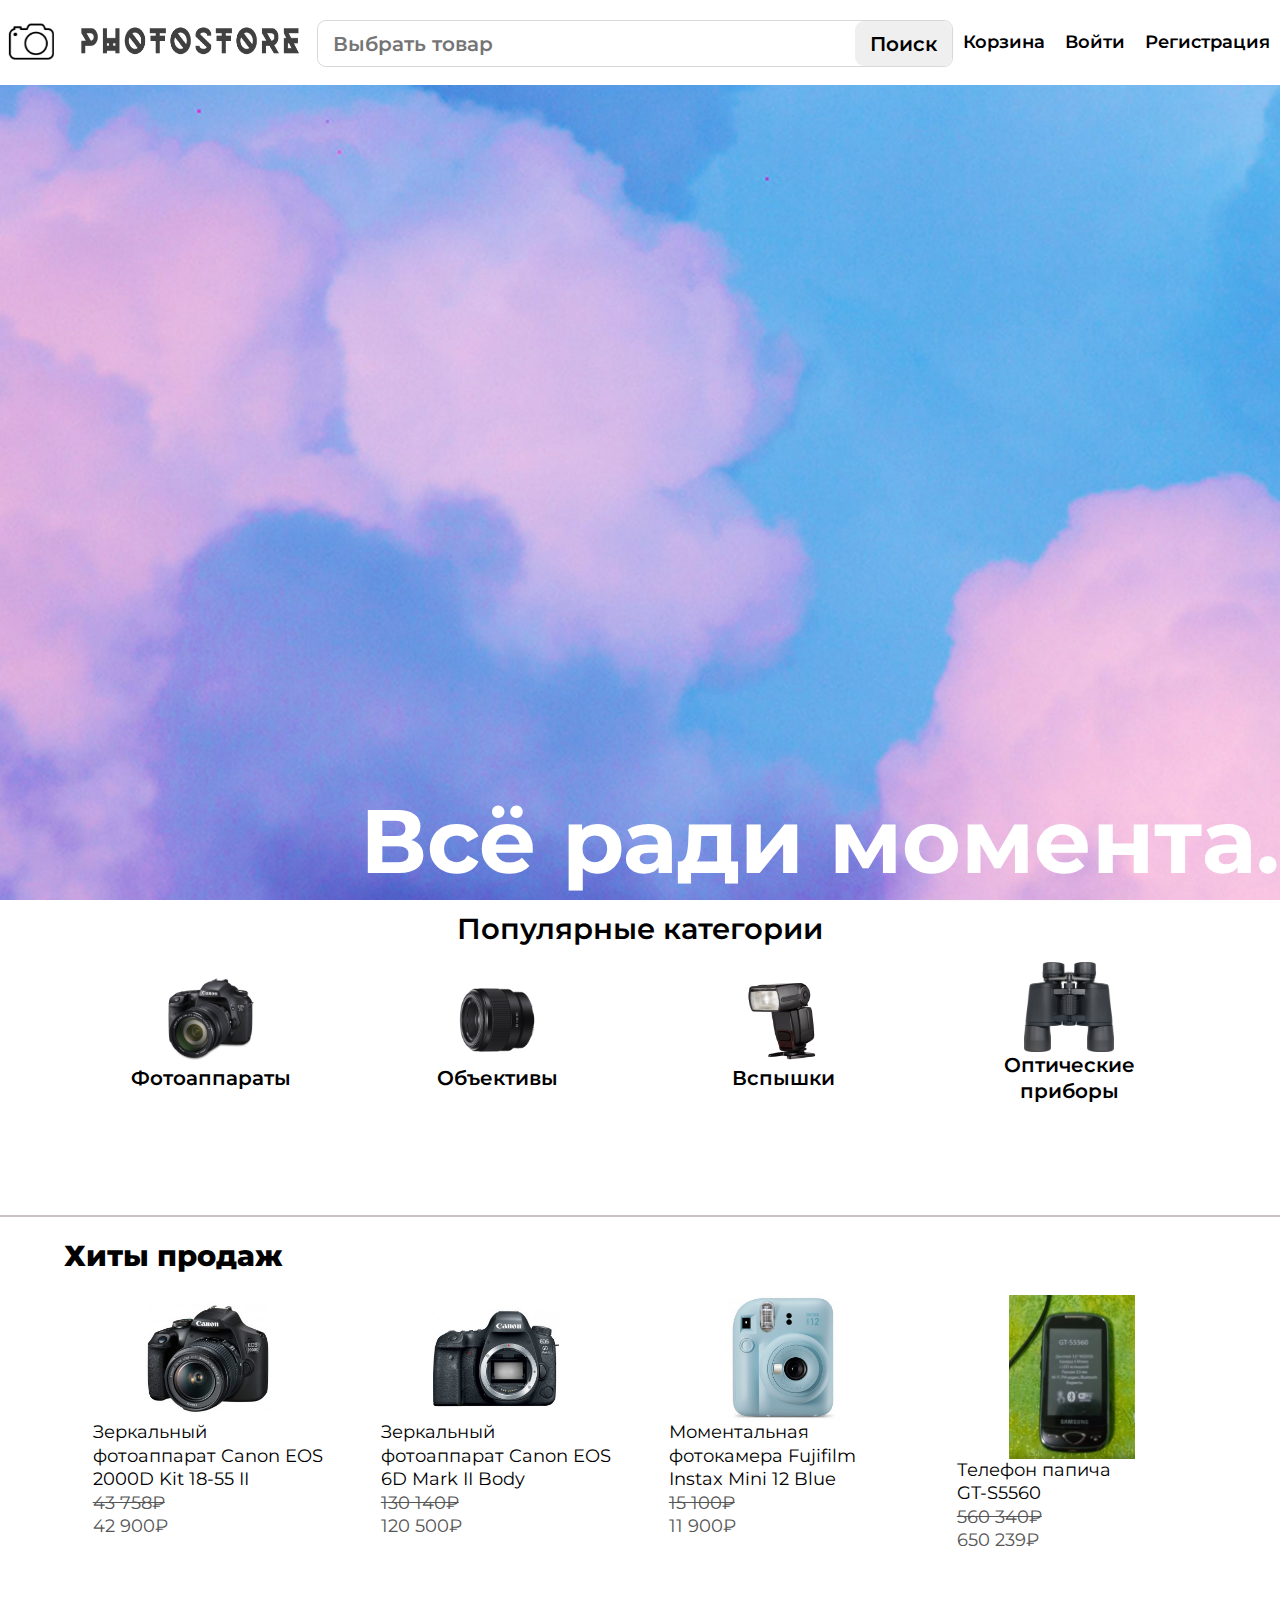
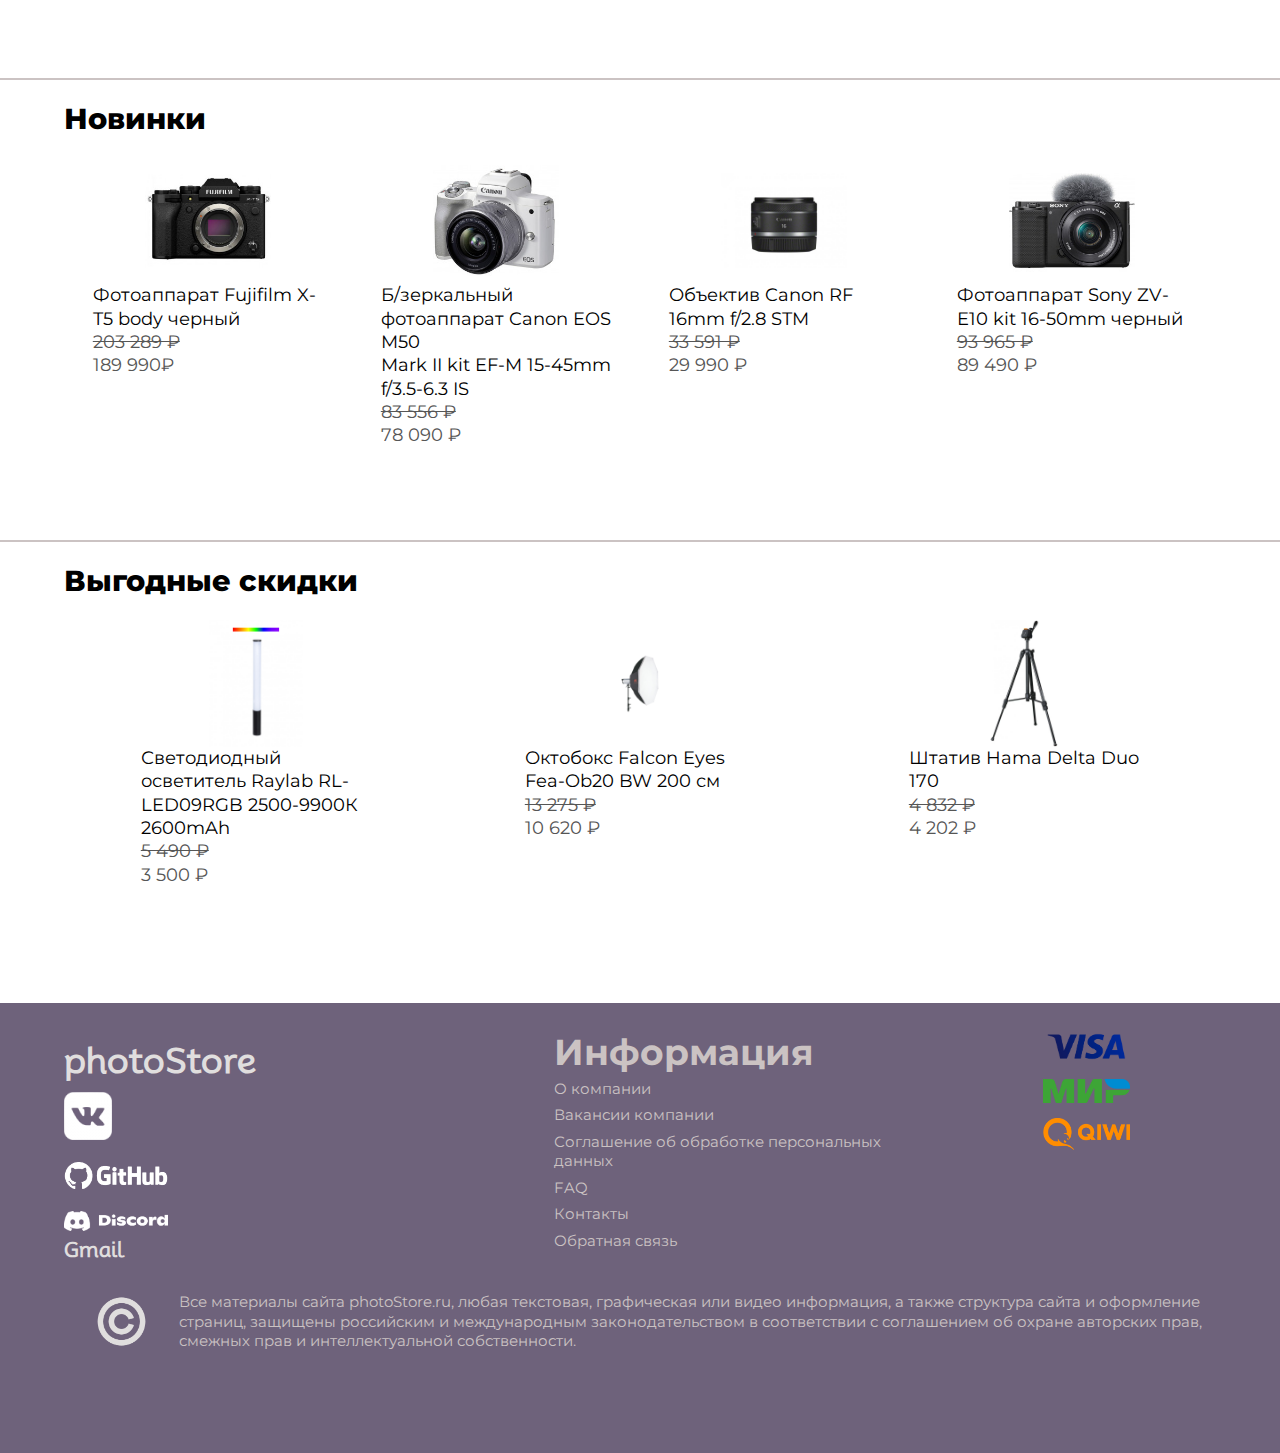
==== html/index.html @ 697eedb4 "1.добавил затемнение к выпадающему меню 2.допилил главную страницу" ====
﻿<!DOCTYPE html>

<html lang="en" xmlns="http://www.w3.org/1999/xhtml">
<head>
    <meta charset="utf-8" />

    <link rel="preconnect" href="https://fonts.googleapis.com">
    <link rel="preconnect" href="https://fonts.gstatic.com" crossorigin>
    <link href="https://fonts.googleapis.com/css2?family=Montserrat:wght@500;600;700&family=Mooli&display=swap" rel="stylesheet">
    <link rel="stylesheet" href="../css/stylesheet.css" />

    <title>photoStore</title>
</head>

<body>
    <div id="page__header">
        <div id="logo__inner">
            <div id="dropdown">
                <button>
                    <img src="/img/dropdown_button.png" alt="кнопка">
                </button>
                <div id="nav-content">
                    <ul id="nav-list">
                        <li><a href="#">Главная страница</a></li>
                        <li><a href="#">Каталог</a>
                            <ul>
                                <li><a href="#">Фотоаппараты</a></li>
                                <li><a href="#">Объективы</a></li>
                                <li><a href="#">Вспышки</a></li>
                                <li><a href="#">Оптические приборы</a></li>
                            </ul>
                        </li>
                        <li><a href="#">Об авторе</a></li>
                        <li><a href="#">О фирме</a></li>
                    </ul>
                    <div id="nav-blackout"></div>
                </div>
                
            </div>
            <div id="logo">
                <img src="/img/photostore_logo.png">
            </div>
        </div>
        <form id="search-bar" action="" method="get">
            <input id="search" type="text" name="text" placeholder="Выбрать товар" >
            <input id="submit" type="submit" name="submit" value="Поиск">
        </form>
        <div id="nav">
            <a href="#" id="cart">Корзина</a>
            <a href="#" id="login">Войти</a>
            <a href="#" id="register">Регистрация</a>
        </div>
    </div>

    <div id="page__content">
        <div id="welcome-screen">
            <p id="welcome-text">Всё ради момента.</p>
        </div>  
        <div id="categories">
            <p>Популярные категории</p>
            <div id="categories-list">
                <a href="#">
                    <img src="/img/category_icons/camera.png" alt="camera">
                    <span>Фотоаппараты</span>
                </a>
                <a href="#">
                    <img src="/img/category_icons/lens.png" alt="lens">
                    <span>Объективы</span>
                </a>
                <a href="#">
                    <img src="/img/category_icons/camera-flash.png" alt="flash">
                    <span>Вспышки</span>
                </a>
                <a href="#">
                    <img src="/img/category_icons/binocular.png" alt="binocular">
                    <span>Оптические приборы</span>
                </a>
            </div>
        </div>
        <div id="main-content">
            <div id="main-table">
                <div id="item__inner">
                    <p id="group-name">Хиты продаж</p>
                    <div id="item-list">
                        <a href="#">
                            <img src="/img/item_img/Canon EOS 2000D.jpg">
                            <div id="item-info">
                                <p>Зеркальный фотоаппарат Canon EOS 2000D Kit 18-55 II</p>
                                <div id="item-price">
                                    <p id="previous-price"><s>43 758₽</s></p>
                                    <p id="current-price">42 900₽</p>
                                </div>
                            </div>
                        </a>
                        <a href="#">
                            <img src="/img/item_img/Canon EOS 6D Mark II Body.jpg">
                            <div id="item-info">
                                <p>Зеркальный фотоаппарат Canon EOS 6D Mark II Body</p>
                                <div id="item-price">
                                    <p id="previous-price"><s>130 140₽</s></p>
                                    <p id="current-price">120 500₽</p>
                                </div>
                            </div>
                        </a>
                        <a href="#">
                            <img src="/img/item_img/Fujifilm Instax Mini 12 Blue.jpg">
                            <div id="item-info">
                                <p>Моментальная фотокамера Fujifilm Instax Mini 12 Blue</p>
                                <div id="item-price">
                                    <p id="previous-price"><s>15 100₽</s></p>
                                    <p id="current-price">11 900₽</p>
                                </div>
                            </div>
                        </a>
                        <a href="#">
                            <img src="/img/item_img/GT-S5560.png">
                            <div id="item-info">
                                <p>Телефон папича<br>GT-S5560</p>
                                <div id="item-price">
                                    <p id="previous-price"><s>560 340₽</s></p>
                                    <p id="current-price">650 239₽</p>
                                </div>
                            </div>
                        </a>
                    </div>
                </div>
                <div id="item__inner">
                    <p id="group-name">Новинки</p>
                    <div id="item-list">
                        <a href="#">
                            <img src="/img/item_img/Fujifilm X-T5 body.jpeg">
                            <div id="item-info">
                                <p>Фотоаппарат Fujifilm X-T5 body черный</p>
                                <div id="item-price">
                                    <p id="previous-price"><s>203 289 ₽</s></p>
                                    <p id="current-price">189 990₽</p>
                                </div>
                            </div>
                        </a>
                        <a href="#">
                            <img src="/img/item_img/Canon EOS M50 Mark II kit EF-M 15-45mm.jpg">
                            <div id="item-info">
                                <p>Б/зеркальный фотоаппарат Canon EOS M50<br>
                                     Mark II kit EF-M 15-45mm f/3.5-6.3 IS</p>
                                <div id="item-price">
                                    <p id="previous-price"><s>83 556 ₽</s></p>
                                    <p id="current-price">78 090 ₽</p>
                                </div>
                            </div>
                        </a>
                        <a href="#">
                            <img src="/img/item_img/Canon RF 16mm f2.8 STM.jpg">
                            <div id="item-info">
                                <p>Объектив Canon RF 16mm f/2.8 STM</p>
                                <div id="item-price">
                                    <p id="previous-price"><s>33 591 ₽</s></p>
                                    <p id="current-price">29 990 ₽</p>
                                </div>
                            </div>
                        </a>
                        <a href="#">
                            <img src="/img/item_img/Sony ZV-E10 kit 16-50mmjpg.jpg">
                            <div id="item-info">
                                <p>Фотоаппарат Sony ZV-E10 kit 16-50mm черный</p>
                                <div id="item-price">
                                    <p id="previous-price"><s>93 965 ₽</s></p>
                                    <p id="current-price">89 490 ₽</p>
                                </div>
                            </div>
                        </a>
                    </div>
                </div>
                <div id="item__inner">
                    <p id="group-name">Выгодные скидки</p>
                    <div id="item-list">
                        <a href="#">
                            <img src="/img/item_img/Raylab RL-LED09RGB 2500-9900К 2600mAh.jpg">
                            <div id="item-info">
                                <p>Светодиодный осветитель Raylab RL-LED09RGB 2500-9900К 2600mAh</p>
                                <div id="item-price">
                                    <p id="previous-price"><s>5 490 ₽</s></p>
                                    <p id="current-price">3 500 ₽</p>
                                </div>
                            </div>
                        </a>
                        <a href="#">
                            <img src="/img/item_img/Falcon Eyes Fea-Ob20 BW 200.png">
                            <div id="item-info">
                                <p>Октобокс Falcon Eyes Fea-Ob20 BW 200 см</p>
                                <div id="item-price">
                                    <p id="previous-price"><s>13 275 ₽</s></p>
                                    <p id="current-price">10 620 ₽</p>
                                </div>
                            </div>
                        </a>
                        <a href="#">
                            <img src="/img/item_img/Hama Delta Duo 170.jpg">
                            <div id="item-info">
                                <p>Штатив Hama Delta Duo 170</p>
                                <div id="item-price">
                                    <p id="previous-price"><s>4 832 ₽</s></p>
                                    <p id="current-price">4 202 ₽</p>
                                </div>
                            </div>
                        </a>
                    </div>
                </div>
            </div>
        </div>
    </div>

    <div id="page__footer">
        <div id="footer_container">
            <div id="icons">
                <span href="#">photoStore</span>
                <div id="social-networks">
                    <a href="#">
                        <img src="/img/social_icons/vk-48.png" alt="vk">
                    </a>
                    <a href="#">
                        <img src="/img/social_icons/github.png" alt="github">
                    </a>
                    <a href="#">
                        <img src="/img/social_icons/discord.png" alt="discord">
                    </a>
                    <a href="#"><b>Gmail</b></a>
                </div>
            </div>
            <div id="information">
                <h1>Информация</h1>
                <a href="#">О компании</a>
                <a href="#">Вакансии компании</a>
                <a href="#">Соглашение об обработке персональных данных</a>
                <a href="#">FAQ</a>
                <a href="#">Контакты</a>
                <a href="#">Обратная связь</a>
            </div>
            <div id="payments">
                <a href="#">
                    <img src="/img/payment_icons/visa.png" alt="visa">
                </a>
                <a href="#">
                    <img src="/img/payment_icons/Mir.png" alt="mir">
                </a>
                <a href="#">
                    <img src="/img/payment_icons/QIWI.png" alt="qiwi">
                </a>
            </div>
            <div id="copyright">
                <img src="/img/copyright.png" alt="copyright-logo">
                <p>Все материалы сайта photoStore.ru,
                     любая текстовая, графическая или видео информация,
                      а также структура сайта и оформление страниц,
                       защищены российским и международным законодательством
                        в соответствии с соглашением об охране авторских прав,
                         смежных прав и интеллектуальной собственности.</p>
            </div>
        </div>
    </div>
</body>

</html>
---- css/stylesheet.css ----
﻿*{
    margin: 0;
    border: 0;
    padding: 0;
}
* a{
    display: block;
    color: black;
    text-decoration: none;
    width: 100%;
}
* a:hover{
    color: dimgrey;
}

body {
    font-family: 'Montserrat', sans-serif;
    font-size: 18px;
    line-height: 1.3;
    text-decoration: none;
    background-image: url('../img/clouds_bg.jpg');
    background-repeat: no-repeat;
    background-attachment: fixed;
    background-size: cover;
}

/*HEADER*/
#page__header{
    background-color: white;
    position: fixed;
    z-index: 1;
    display: flex;
    width: 100%;
    height: 5%;
    font-weight: 800;
    font-size: 28px;
    justify-content: space-between;
    padding: 20px 0;
}

#logo__inner{
    display: flex;
    justify-content: space-between;
    width: 25%;
    height: 100%;
}
/*DROPDOWN SYSTEM*/
#dropdown{
    display: flex;
    flex-direction: column;
    width: 20%;
    height: 100vh;
    position: relative;
}
#dropdown button{
    width: 100%;
    height: 5%;
    background: transparent;
    border: none;
}
#dropdown img{
    max-width: 100%;
    max-height: 100%;
}
#nav-content{
    display: none;
    padding-top: 27%;
    z-index: 2;
    width: 215vh;
}
#nav-list{
    padding: 1% 0 0 1%;
    background-color: #fffffff2;
    height: 100vh;
    width: 250px;
}
#nav-list li{
    margin: 10px 20px;
    display: block;
    max-width: 100%;
    height: fit-content;
}
#nav-list ul a{
    font-size: 20px;
    color: #565656; 
}
#dropdown:hover #nav-content{
    display: flex;
}
#nav-blackout{
    background-color: #2d1533a3;
    width: 82%;
    height: 100%;
}
#logo{
    display: table;
    vertical-align: middle;
    width: 80%;
    height: 100%;
}
#logo img{
    display: table-cell;
    opacity: 75%;
    height: 92%;
    width: 100%;
}
#search-bar{
    display: flex;
    justify-content: space-between;
    width: 50%;
    height: 100%;
    border: 1px solid #dad7d7;
    border-radius: 0.5625rem;
    font-size: 20px;
    font-weight: 600;
    margin: inherit;
}
input{
    padding: 0 15px;
    border-radius: 0.5625rem;
    font: inherit;
}
#search{
    width: 100%;
}
#nav{
    display: table;
    font-weight: 600;
    font-size: 18px;   
    height: 100%;
}
#nav a{
    display: table-cell;
    vertical-align: middle;
    padding: 0 10px;
}

/*CONTENT*/
#page__content{
    display: flex;
    flex-direction: column;
}
#welcome-screen{
    position: relative;
    width: 100%;
    height: 100vh;
    overflow: hidden;
}
#welcome-text{
    position: absolute;
    bottom: 0;
    text-align: right;
    width: 100%;
    color: white;
    font-weight: bold;
    font-size: 90px;
    height: fit-content;
}
#categories{
    background-color: white;
    height: 35vh;
}
#categories p{
    padding: 10px 0;
    font-size: 29px;
    font-weight: 600;
    text-align: center;
}
#categories-list{
    display: flex;
    justify-content: space-evenly;
    width: 100%;
}
#categories-list a{
    display: flex;
    flex-direction: column;
    justify-content: center;
    align-items: center;
    width: 150px;
    height: 150px;
    font-size: 20px;
}
#categories-list span{
    text-align: center;
    font-size: 20px;
    font-weight: 600;
}
#categories-list img{
    height: 60%;
    width: 60%;
}

#main-content{
    background-color: #a189b9ba;
    justify-content: space-between;
    width: 100%;
    height: fit-content;
}
#main-table{
    display: block;
    background-color: white;
    width: 100%;
    height: fit-content;
}
#item__inner{
    border-top: 2px solid #cbc3c3;
    padding: 0 5%;
    min-height: 50vh;
}
#main-table #group-name{
    padding: 20px 0;
    font-size: 29px;
    font-weight: 800;
    height: fit-content;
}
#main-table a{
    width: 20%;
    height: 100%;
}
#item-list{
    padding-bottom: 2%;
    display: flex;
    justify-content: space-around;
    min-height: 40vh;
}
#item-list img{
    display: block;
    margin: auto;
    max-width: 55%;
    height: 55%;
}
#item-info {
    font-size: 18px;
    height: fit-content;
}
#item-price{
    color: #565656;
    font-size: 18px;
}
/*FOOTER*/
#page__footer{
    background-color: #514260d4;
    width: 100%;
    height: 50vh;
}
#footer_container{
    padding: 2% 5%;
    display: flex;
    justify-content: space-between;
    flex-wrap: wrap;
    max-width: 100%;
    height: 60%;
}
#icons{
    display: flex;
    flex-direction: column;
    flex-wrap: wrap;
    justify-content: space-evenly;
    width: 30%;
    height: 90%;
}
#icons span, #icons a{
    color: #e0dede;
    font-family: 'Mooli', sans-serif;
    font-weight: 800;
    font-size: 20px;
}
#icons span{
    font-size: 35px;
}
#social-networks{
    display: flex;
    width: 30%;
    flex-direction: column;
}
#social-networks img{
    max-width: 100%;
    max-height: 100%;
}
#information, #information a, #information h1{
    color: #cbc3c3;
}
#information{
    width: 30%;
}
#information a{
    font-size: 15px;
    padding: 1% 0;
    display: block;
    height: fit-content;
    width: 100%;
}
#payments{
    width: 15%;
    height: fit-content;
}
#payments img{
    width: 50%;
    height: 100%;
    padding-bottom: 5%;
}
#copyright{
    padding-top: 1%;
    display: flex;
    align-items: center;
    color: #cbc3c3;
    width: 100%;
    max-height: fit-content;
}
#copyright img{
    width: 10%;
    height: 100%;
}
#copyright p{
    font-size: 15px;
    width: 90%;
}
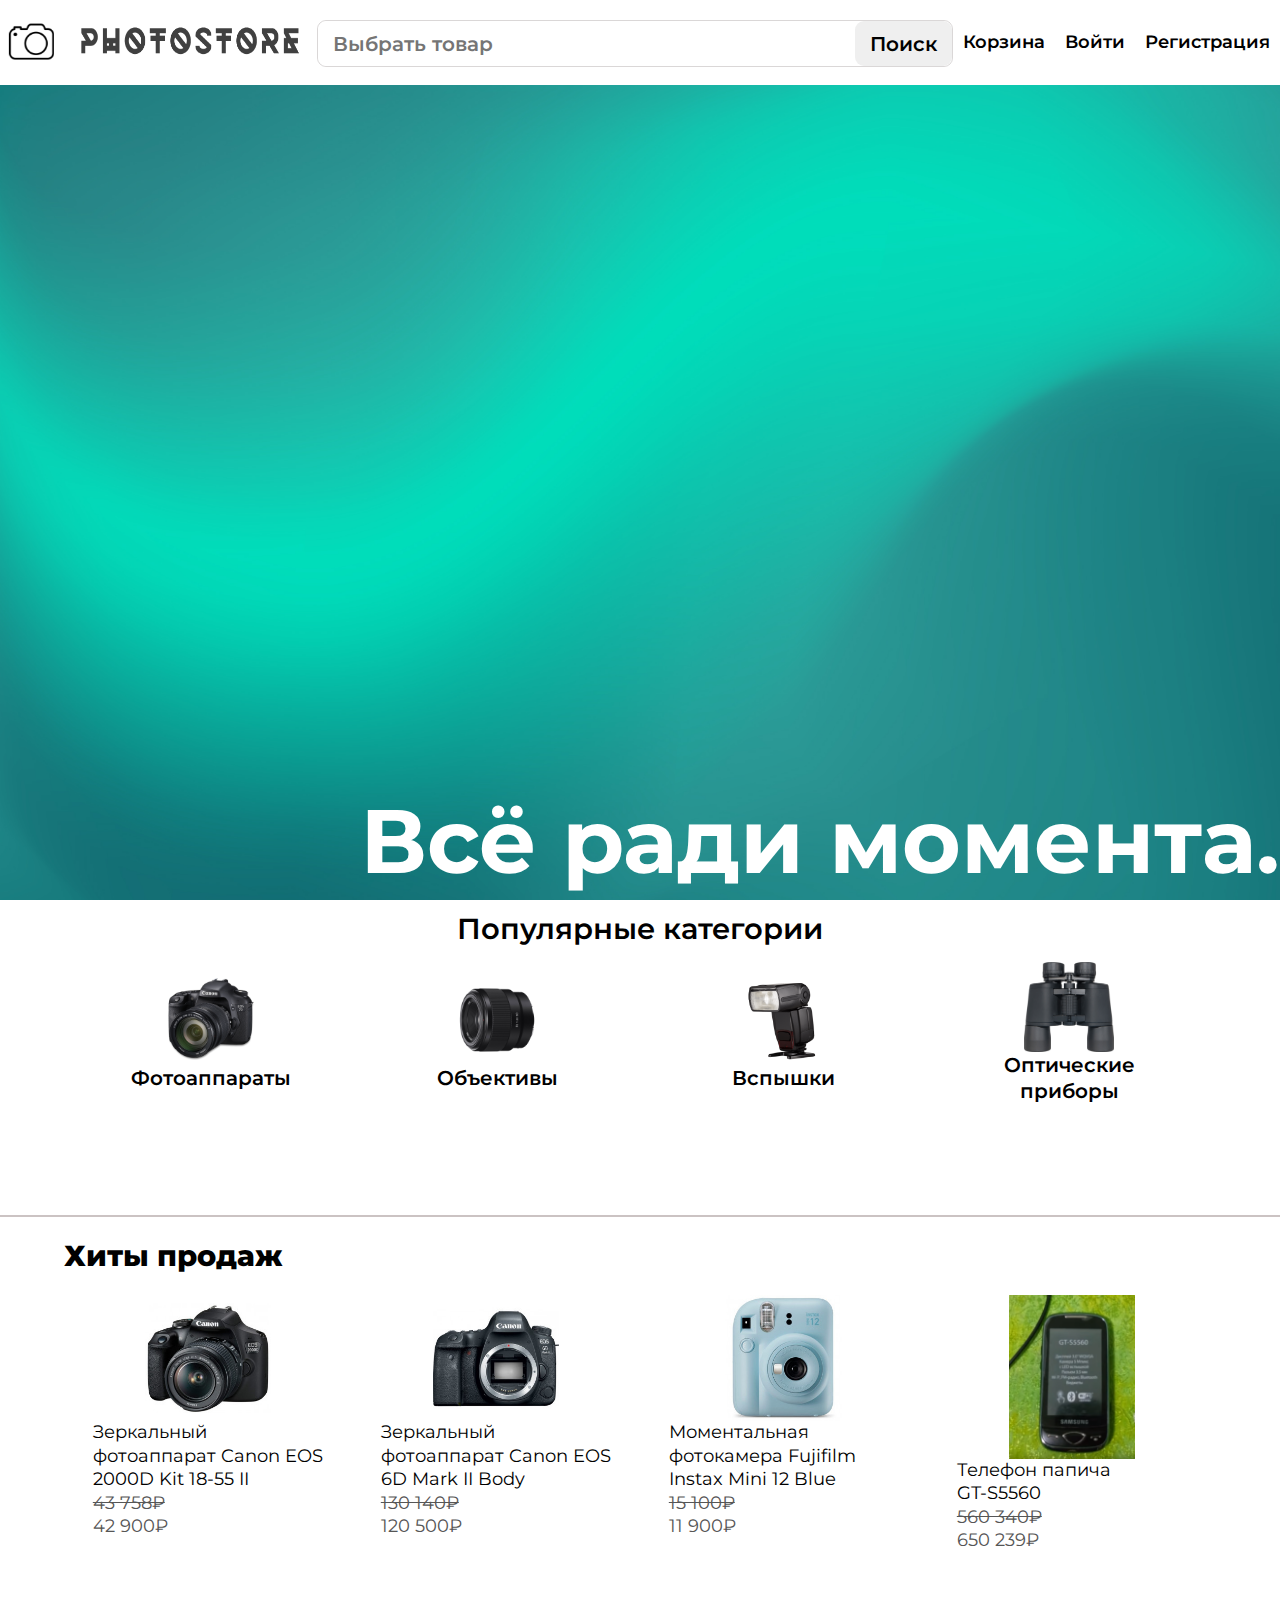
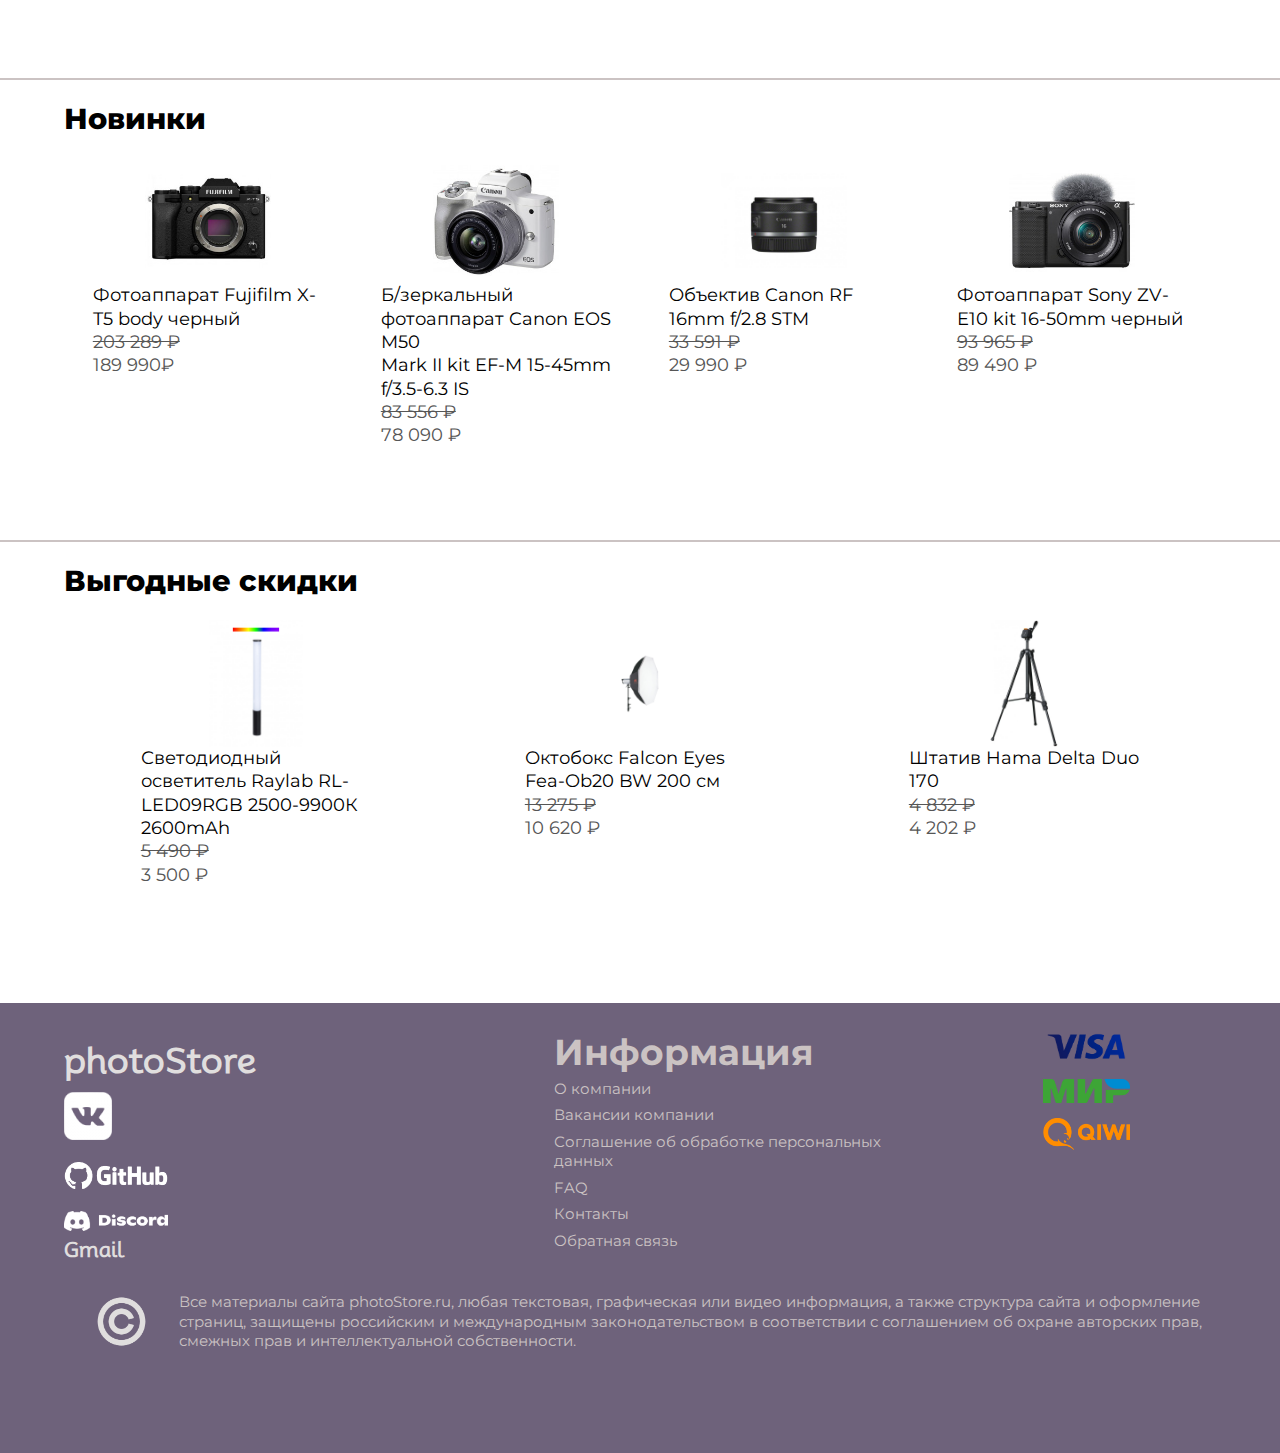
==== commit d60cb649: "1. добавил страницу с каталогом товаров 2.изменил стиль обоев" ====
--- a/html/index.html
+++ b/html/index.html
@@ -7,7 +7,7 @@
     <link rel="preconnect" href="https://fonts.googleapis.com">
     <link rel="preconnect" href="https://fonts.gstatic.com" crossorigin>
     <link href="https://fonts.googleapis.com/css2?family=Montserrat:wght@500;600;700&family=Mooli&display=swap" rel="stylesheet">
-    <link rel="stylesheet" href="../css/stylesheet.css" />
+    <link rel="stylesheet" href="../css/index.css" />
 
     <title>photoStore</title>
 </head>
@@ -21,8 +21,8 @@
                 </button>
                 <div id="nav-content">
                     <ul id="nav-list">
-                        <li><a href="#">Главная страница</a></li>
-                        <li><a href="#">Каталог</a>
+                        <li><a href="/html/index.html">Главная страница</a></li>
+                        <li><a href="/html/catalog.html">Каталог</a>
                             <ul>
                                 <li><a href="#">Фотоаппараты</a></li>
                                 <li><a href="#">Объективы</a></li>
@@ -59,19 +59,19 @@
         <div id="categories">
             <p>Популярные категории</p>
             <div id="categories-list">
-                <a href="#">
+                <a href="/html/catalog.html">
                     <img src="/img/category_icons/camera.png" alt="camera">
                     <span>Фотоаппараты</span>
                 </a>
-                <a href="#">
+                <a href="/html/catalog.html">
                     <img src="/img/category_icons/lens.png" alt="lens">
                     <span>Объективы</span>
                 </a>
-                <a href="#">
+                <a href="/html/catalog.html">
                     <img src="/img/category_icons/camera-flash.png" alt="flash">
                     <span>Вспышки</span>
                 </a>
-                <a href="#">
+                <a href="/html/catalog.html">
                     <img src="/img/category_icons/binocular.png" alt="binocular">
                     <span>Оптические приборы</span>
                 </a>
@@ -82,7 +82,7 @@
                 <div id="item__inner">
                     <p id="group-name">Хиты продаж</p>
                     <div id="item-list">
-                        <a href="#">
+                        <a href="/html/catalog.html#">
                             <img src="/img/item_img/Canon EOS 2000D.jpg">
                             <div id="item-info">
                                 <p>Зеркальный фотоаппарат Canon EOS 2000D Kit 18-55 II</p>
@@ -92,7 +92,7 @@
                                 </div>
                             </div>
                         </a>
-                        <a href="#">
+                        <a href="/html/catalog.html">
                             <img src="/img/item_img/Canon EOS 6D Mark II Body.jpg">
                             <div id="item-info">
                                 <p>Зеркальный фотоаппарат Canon EOS 6D Mark II Body</p>
@@ -102,7 +102,7 @@
                                 </div>
                             </div>
                         </a>
-                        <a href="#">
+                        <a href="/html/catalog.html">
                             <img src="/img/item_img/Fujifilm Instax Mini 12 Blue.jpg">
                             <div id="item-info">
                                 <p>Моментальная фотокамера Fujifilm Instax Mini 12 Blue</p>
@@ -112,7 +112,7 @@
                                 </div>
                             </div>
                         </a>
-                        <a href="#">
+                        <a href="/html/catalog.html">
                             <img src="/img/item_img/GT-S5560.png">
                             <div id="item-info">
                                 <p>Телефон папича<br>GT-S5560</p>
@@ -127,7 +127,7 @@
                 <div id="item__inner">
                     <p id="group-name">Новинки</p>
                     <div id="item-list">
-                        <a href="#">
+                        <a href="/html/catalog.html">
                             <img src="/img/item_img/Fujifilm X-T5 body.jpeg">
                             <div id="item-info">
                                 <p>Фотоаппарат Fujifilm X-T5 body черный</p>
@@ -137,7 +137,7 @@
                                 </div>
                             </div>
                         </a>
-                        <a href="#">
+                        <a href="/html/catalog.html">
                             <img src="/img/item_img/Canon EOS M50 Mark II kit EF-M 15-45mm.jpg">
                             <div id="item-info">
                                 <p>Б/зеркальный фотоаппарат Canon EOS M50<br>
@@ -148,7 +148,7 @@
                                 </div>
                             </div>
                         </a>
-                        <a href="#">
+                        <a href="/html/catalog.html">
                             <img src="/img/item_img/Canon RF 16mm f2.8 STM.jpg">
                             <div id="item-info">
                                 <p>Объектив Canon RF 16mm f/2.8 STM</p>
@@ -158,7 +158,7 @@
                                 </div>
                             </div>
                         </a>
-                        <a href="#">
+                        <a href="/html/catalog.html">
                             <img src="/img/item_img/Sony ZV-E10 kit 16-50mmjpg.jpg">
                             <div id="item-info">
                                 <p>Фотоаппарат Sony ZV-E10 kit 16-50mm черный</p>
@@ -173,7 +173,7 @@
                 <div id="item__inner">
                     <p id="group-name">Выгодные скидки</p>
                     <div id="item-list">
-                        <a href="#">
+                        <a href="/html/catalog.html">
                             <img src="/img/item_img/Raylab RL-LED09RGB 2500-9900К 2600mAh.jpg">
                             <div id="item-info">
                                 <p>Светодиодный осветитель Raylab RL-LED09RGB 2500-9900К 2600mAh</p>
@@ -183,7 +183,7 @@
                                 </div>
                             </div>
                         </a>
-                        <a href="#">
+                        <a href="/html/catalog.html">
                             <img src="/img/item_img/Falcon Eyes Fea-Ob20 BW 200.png">
                             <div id="item-info">
                                 <p>Октобокс Falcon Eyes Fea-Ob20 BW 200 см</p>
@@ -193,7 +193,7 @@
                                 </div>
                             </div>
                         </a>
-                        <a href="#">
+                        <a href="/html/catalog.html">
                             <img src="/img/item_img/Hama Delta Duo 170.jpg">
                             <div id="item-info">
                                 <p>Штатив Hama Delta Duo 170</p>
--- a/css/index.css
+++ b/css/index.css
@@ -0,0 +1,317 @@
+﻿*{
+    margin: 0;
+    border: 0;
+    padding: 0;
+}
+* a{
+    display: block;
+    color: black;
+    text-decoration: none;
+    width: 100%;
+}
+* a:hover{
+    color: dimgrey;
+}
+
+body {
+    font-family: 'Montserrat', sans-serif;
+    font-size: 18px;
+    line-height: 1.3;
+    text-decoration: none;
+    background-image: url('../img/backgrounds/pastel_blur3.jpg');
+    background-repeat: no-repeat;
+    background-attachment: fixed;
+    background-size: cover;
+}
+
+/*HEADER*/
+#page__header{
+    background-color: white;
+    position: fixed;
+    z-index: 1;
+    display: flex;
+    width: 100%;
+    height: 5%;
+    font-weight: 800;
+    font-size: 28px;
+    justify-content: space-between;
+    padding: 20px 0;
+}
+
+#logo__inner{
+    display: flex;
+    justify-content: space-between;
+    width: 25%;
+    height: 100%;
+}
+/*DROPDOWN SYSTEM*/
+#dropdown{
+    display: flex;
+    flex-direction: column;
+    width: 20%;
+    height: 100vh;
+    position: relative;
+}
+#dropdown button{
+    width: 100%;
+    height: 5%;
+    background: transparent;
+    border: none;
+}
+#dropdown img{
+    max-width: 100%;
+    max-height: 100%;
+}
+#nav-content{
+    display: none;
+    padding-top: 27%;
+    z-index: 2;
+    width: 215vh;
+}
+#nav-list{
+    padding: 1% 0 0 1%;
+    background-color: #fffffff2;
+    height: 100vh;
+    width: 250px;
+}
+#nav-list li{
+    margin: 10px 20px;
+    display: block;
+    max-width: 100%;
+    height: fit-content;
+}
+#nav-list ul a{
+    font-size: 20px;
+    color: #565656; 
+}
+#dropdown:hover #nav-content{
+    display: flex;
+}
+#nav-blackout{
+    background-color: #232323a3;
+    width: 82%;
+    height: 100%;
+}
+#logo{
+    display: table;
+    vertical-align: middle;
+    width: 80%;
+    height: 100%;
+}
+#logo img{
+    display: table-cell;
+    opacity: 75%;
+    height: 92%;
+    width: 100%;
+}
+#search-bar{
+    display: flex;
+    justify-content: space-between;
+    width: 50%;
+    height: 100%;
+    border: 1px solid #dad7d7;
+    border-radius: 0.5625rem;
+    font-size: 20px;
+    font-weight: 600;
+    margin: inherit;
+}
+input{
+    padding: 0 15px;
+    border-radius: 0.5625rem;
+    font: inherit;
+}
+#search{
+    width: 100%;
+}
+#nav{
+    display: table;
+    font-weight: 600;
+    font-size: 18px;   
+    height: 100%;
+}
+#nav a{
+    display: table-cell;
+    vertical-align: middle;
+    padding: 0 10px;
+}
+
+/*CONTENT*/
+#page__content{
+    display: flex;
+    flex-direction: column;
+}
+#welcome-screen{
+    position: relative;
+    width: 100%;
+    height: 100vh;
+    overflow: hidden;
+}
+#welcome-text{
+    position: absolute;
+    bottom: 0;
+    text-align: right;
+    width: 100%;
+    color: white;
+    font-weight: bold;
+    font-size: 90px;
+    height: fit-content;
+}
+#categories{
+    background-color: white;
+    height: 35vh;
+}
+#categories p{
+    padding: 10px 0;
+    font-size: 29px;
+    font-weight: 600;
+    text-align: center;
+}
+#categories-list{
+    display: flex;
+    justify-content: space-evenly;
+    width: 100%;
+}
+#categories-list a{
+    display: flex;
+    flex-direction: column;
+    justify-content: center;
+    align-items: center;
+    width: 150px;
+    height: 150px;
+    font-size: 20px;
+}
+#categories-list span{
+    text-align: center;
+    font-size: 20px;
+    font-weight: 600;
+}
+#categories-list img{
+    height: 60%;
+    width: 60%;
+}
+
+#main-content{
+    background-color: #89b9aaba;
+    justify-content: space-between;
+    width: 100%;
+    height: fit-content;
+}
+#main-table{
+    display: block;
+    background-color: white;
+    width: 100%;
+    height: fit-content;
+}
+#item__inner{
+    border-top: 2px solid #cbc3c3;
+    padding: 0 5%;
+    min-height: 50vh;
+}
+#main-table #group-name{
+    padding: 20px 0;
+    font-size: 29px;
+    font-weight: 800;
+    height: fit-content;
+}
+#main-table a{
+    width: 20%;
+    height: 100%;
+}
+#item-list{
+    padding-bottom: 2%;
+    display: flex;
+    justify-content: space-around;
+    min-height: 40vh;
+}
+#item-list img{
+    display: block;
+    margin: auto;
+    max-width: 55%;
+    height: 55%;
+}
+#item-info {
+    font-size: 18px;
+    height: fit-content;
+}
+#item-price{
+    color: #565656;
+    font-size: 18px;
+}
+/*FOOTER*/
+#page__footer{
+    background-color: #514260d4;
+    width: 100%;
+    height: 50vh;
+}
+#footer_container{
+    padding: 2% 5%;
+    display: flex;
+    justify-content: space-between;
+    flex-wrap: wrap;
+    max-width: 100%;
+    height: 60%;
+}
+#icons{
+    display: flex;
+    flex-direction: column;
+    flex-wrap: wrap;
+    justify-content: space-evenly;
+    width: 30%;
+    height: 90%;
+}
+#icons span, #icons a{
+    color: #e0dede;
+    font-family: 'Mooli', sans-serif;
+    font-weight: 800;
+    font-size: 20px;
+}
+#icons span{
+    font-size: 35px;
+}
+#social-networks{
+    display: flex;
+    width: 30%;
+    flex-direction: column;
+}
+#social-networks img{
+    max-width: 100%;
+    max-height: 100%;
+}
+#information, #information a, #information h1{
+    color: #cbc3c3;
+}
+#information{
+    width: 30%;
+}
+#information a{
+    font-size: 15px;
+    padding: 1% 0;
+    display: block;
+    height: fit-content;
+    width: 100%;
+}
+#payments{
+    width: 15%;
+    height: fit-content;
+}
+#payments img{
+    width: 50%;
+    height: 100%;
+    padding-bottom: 5%;
+}
+#copyright{
+    padding-top: 1%;
+    display: flex;
+    align-items: center;
+    color: #cbc3c3;
+    width: 100%;
+    max-height: fit-content;
+}
+#copyright img{
+    width: 10%;
+    height: 100%;
+}
+#copyright p{
+    font-size: 15px;
+    width: 90%;
+}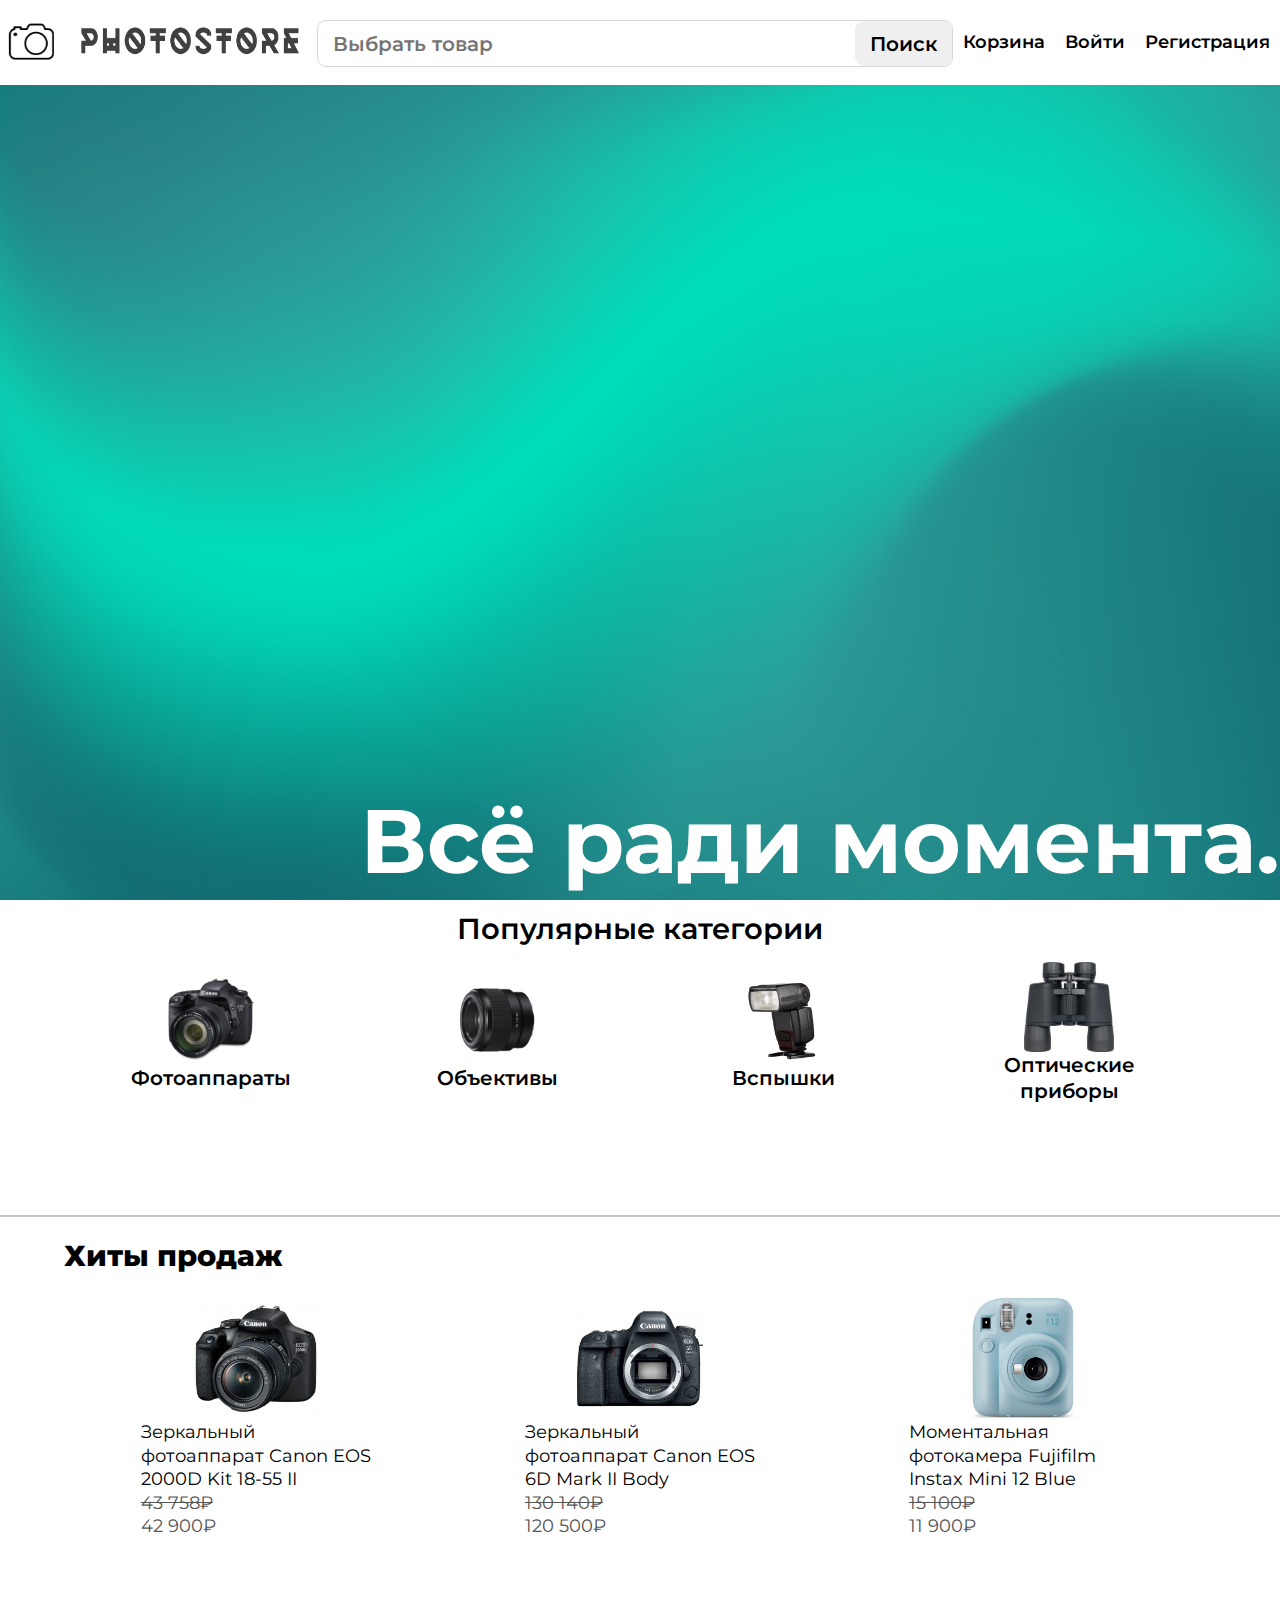
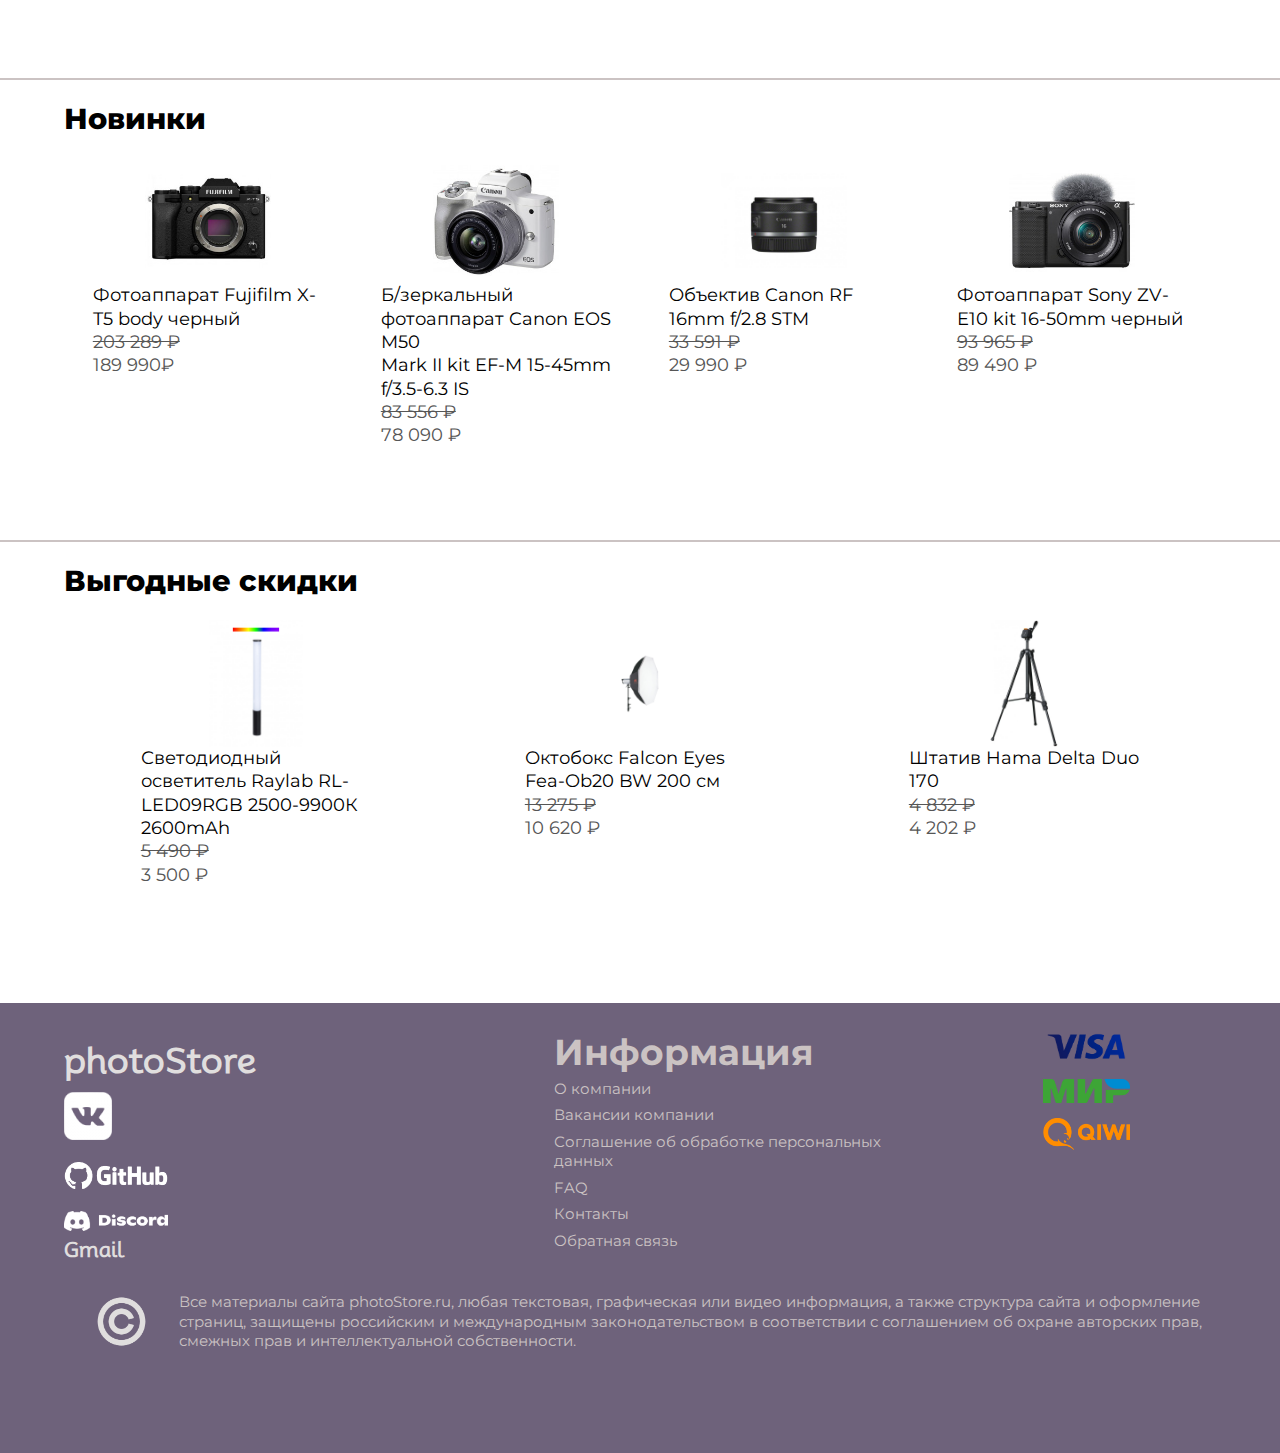
==== commit 8836053c: "modified:   html/company.html 	modified:   html/index.html" ====
--- a/html/index.html
+++ b/html/index.html
@@ -8,6 +8,7 @@
     <link rel="preconnect" href="https://fonts.gstatic.com" crossorigin>
     <link href="https://fonts.googleapis.com/css2?family=Montserrat:wght@500;600;700&family=Mooli&display=swap" rel="stylesheet">
     <link rel="stylesheet" href="../css/index.css" />
+    <link rel="shortcut icon" type="image/png" href="/img/favicon.png">
 
     <title>photoStore</title>
 </head>
@@ -24,14 +25,14 @@
                         <li><a href="/html/index.html">Главная страница</a></li>
                         <li><a href="/html/catalog.html">Каталог</a>
                             <ul>
-                                <li><a href="#">Фотоаппараты</a></li>
-                                <li><a href="#">Объективы</a></li>
-                                <li><a href="#">Вспышки</a></li>
-                                <li><a href="#">Оптические приборы</a></li>
+                                <li><a href="/html/cameras.html">Фотоаппараты</a></li>
+                                <li><a href="/html/objectives.html">Объективы</a></li>
+                                <li><a href="/html/flashlights.html">Вспышки</a></li>
+                                <li><a href="/html/optical.html">Оптические приборы</a></li>
                             </ul>
                         </li>
-                        <li><a href="#">Об авторе</a></li>
-                        <li><a href="#">О фирме</a></li>
+                        <li><a href="/html/about me.html">Об авторе</a></li>
+                        <li><a href="/html/company.html">О фирме</a></li>
                     </ul>
                     <div id="nav-blackout"></div>
                 </div>
@@ -59,19 +60,19 @@
         <div id="categories">
             <p>Популярные категории</p>
             <div id="categories-list">
-                <a href="/html/catalog.html">
+                <a href="/html/cameras.html">
                     <img src="/img/category_icons/camera.png" alt="camera">
                     <span>Фотоаппараты</span>
                 </a>
-                <a href="/html/catalog.html">
+                <a href="/html/objectives.html">
                     <img src="/img/category_icons/lens.png" alt="lens">
                     <span>Объективы</span>
                 </a>
-                <a href="/html/catalog.html">
+                <a href="/html/flashlights.html">
                     <img src="/img/category_icons/camera-flash.png" alt="flash">
                     <span>Вспышки</span>
                 </a>
-                <a href="/html/catalog.html">
+                <a href="/html/optical.html">
                     <img src="/img/category_icons/binocular.png" alt="binocular">
                     <span>Оптические приборы</span>
                 </a>
@@ -112,16 +113,6 @@
                                 </div>
                             </div>
                         </a>
-                        <a href="/html/catalog.html">
-                            <img src="/img/item_img/GT-S5560.png">
-                            <div id="item-info">
-                                <p>Телефон папича<br>GT-S5560</p>
-                                <div id="item-price">
-                                    <p id="previous-price"><s>560 340₽</s></p>
-                                    <p id="current-price">650 239₽</p>
-                                </div>
-                            </div>
-                        </a>
                     </div>
                 </div>
                 <div id="item__inner">
@@ -212,28 +203,28 @@
     <div id="page__footer">
         <div id="footer_container">
             <div id="icons">
-                <span href="#">photoStore</span>
+                <span>photoStore</span>
                 <div id="social-networks">
-                    <a href="#">
+                    <a href="https://vk.com/fizalise">
                         <img src="/img/social_icons/vk-48.png" alt="vk">
                     </a>
-                    <a href="#">
+                    <a href="https://github.com/duahifnv">
                         <img src="/img/social_icons/github.png" alt="github">
                     </a>
-                    <a href="#">
+                    <a href="https://discord.com/users/363629160981200907/">
                         <img src="/img/social_icons/discord.png" alt="discord">
                     </a>
-                    <a href="#"><b>Gmail</b></a>
+                    <a href="mailto:mfomincev11@gmail.com"><b>Gmail</b></a>
                 </div>
             </div>
             <div id="information">
                 <h1>Информация</h1>
-                <a href="#">О компании</a>
-                <a href="#">Вакансии компании</a>
-                <a href="#">Соглашение об обработке персональных данных</a>
-                <a href="#">FAQ</a>
-                <a href="#">Контакты</a>
-                <a href="#">Обратная связь</a>
+                <a href="/html/company.html">О компании</a>
+                <a href="/html/company.html">Вакансии компании</a>
+                <a href="/html/company.html">Соглашение об обработке персональных данных</a>
+                <a href="/html/company.html">FAQ</a>
+                <a href="/html/company.html">Контакты</a>
+                <a href="/html/company.html">Обратная связь</a>
             </div>
             <div id="payments">
                 <a href="#">
